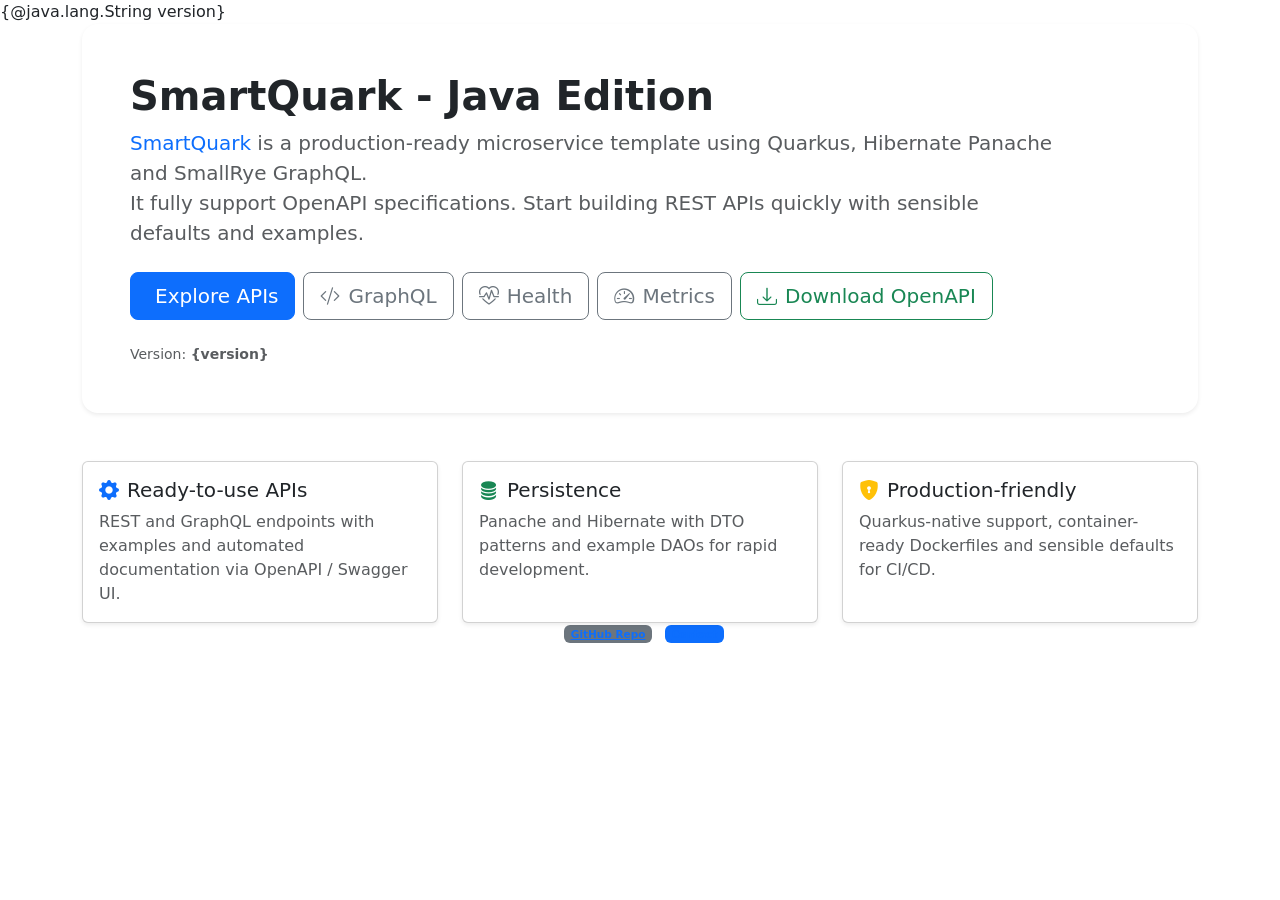
==== src/main/resources/templates/index.qute.html @ c8a03ca4 "Changed Home Page" ====
{@java.lang.String version}
<!--
  ~ The SmartQuark Project
  ~ Copyright (c) Alessio Saltarin, 2021-26
  ~ This software is licensed under MIT License
  ~ See LICENSE
  -->

<!doctype html>
<html lang="en">
<head>
    <meta charset="utf-8"/>
    <meta name="viewport" content="width=device-width, initial-scale=1">
    <meta name="robots" content="noindex,nofollow">
    <meta name="googlebot" content="noindex">
    <title>SmartQuark</title>

    <!-- Bootstrap 5 CSS -->
    <link href="https://cdn.jsdelivr.net/npm/bootstrap@5.3.2/dist/css/bootstrap.min.css" rel="stylesheet"
          integrity="sha384-T3c6CoIi6uLrA9TneNEoa7RxnatzjcDSCmG1MXxSR1GAsXEV/Dwwykc2MPK8M2HN"
          crossorigin="anonymous">

    <!-- Bootstrap Icons -->
    <link rel="stylesheet" href="https://cdn.jsdelivr.net/npm/bootstrap-icons@1.11.3/font/bootstrap-icons.css">

    <!-- Optional Google Font -->
    <link href="https://fonts.googleapis.com/css2?family=Rubik:wght@300;400;600;700&display=swap" rel="stylesheet">

    <!-- Local project styles (place under META-INF/resources/css/main.css) -->
    <link href="css/main.css" rel="stylesheet">

    <link rel="icon" type="image/png" sizes="32x32" href="/favicon-32x32.png">
    <link rel="icon" type="image/png" sizes="96x96" href="/favicon-96x96.png">
    <link rel="icon" type="image/png" sizes="16x16" href="/favicon-16x16.png">

</head>

<body>

<main class="container main">
    <section class="hero p-5 rounded-4 shadow-sm">
        <div class="row align-items-center">
            <div class="col-lg-11">
                <h1 class="display-6 fw-bold">SmartQuark - Java Edition</h1>
                <p class="lead text-muted mb-4"><b class="text-primary">SmartQuark</b> is a production-ready microservice
                    template using <b>Quarkus</b>,
                    <b>Hibernate Panache</b> and
                    <b>SmallRye GraphQL</b>.<br />
                    It fully support OpenAPI specifications.
                    Start building REST APIs quickly with sensible defaults and examples.
                </p>


                <div class="d-flex flex-wrap gap-2">
                    <a class="btn btn-primary btn-lg" href="/q/swagger-ui"><i class="bi bi-api me-2"></i>Explore APIs</a>
                    <a class="btn btn-outline-secondary btn-lg" href="/q/graphql-ui"><i class="bi bi-code-slash me-2"></i>GraphQL</a>
                    <a class="btn btn-outline-secondary btn-lg" href="/q/health-ui"><i class="bi bi-heart-pulse me-2"></i>Health</a>
                    <a class="btn btn-outline-secondary btn-lg" href="/q/metrics" aria-label="Metrics"><i class="bi bi-speedometer2 me-2"></i>Metrics</a>
                    <a class="btn btn-outline-success btn-lg" href="/q/openapi?format=json" download="openapi.json"><i class="bi bi-download me-2"></i>Download OpenAPI</a>
                </div>

                <div class="mt-4 text-muted small">
                    Version: <strong>{version}</strong>
                </div>
            </div>
        </div>
    </section>
    <section class="features mt-5">
        <div class="row g-4">
            <div class="col-md-4">
                <div class="card h-100 shadow-sm">
                    <div class="card-body">
                        <h5 class="card-title"><i class="bi bi-gear-fill text-primary me-2"></i>Ready-to-use APIs</h5>
                        <p class="card-text text-muted">REST and GraphQL endpoints with examples and automated documentation via OpenAPI / Swagger UI.</p>
                    </div>
                </div>
            </div>

            <div class="col-md-4">
                <div class="card h-100 shadow-sm">
                    <div class="card-body">
                        <h5 class="card-title"><i class="bi bi-database-fill text-success me-2"></i>Persistence</h5>
                        <p class="card-text text-muted">Panache and Hibernate with DTO patterns and example DAOs for rapid development.</p>
                    </div>
                </div>
            </div>

            <div class="col-md-4">
                <div class="card h-100 shadow-sm">
                    <div class="card-body">
                        <h5 class="card-title"><i class="bi bi-shield-lock-fill text-warning me-2"></i>Production-friendly</h5>
                        <p class="card-text text-muted">Quarkus-native support, container-ready Dockerfiles and sensible defaults for CI/CD.</p>
                    </div>
                </div>
            </div>
        </div>
    </section>
</main>

<footer class="mb-4 text-center text-muted small">
    <span class="badge bg-secondary ms-2 small">
        <a href="https://github.com/guildenstern70/SmartQuark" target="_blank">GitHub Repo</a>
    </span>
    <span class="badge bg-primary ms-2 small">
        <a href="mailto:alessiosaltarin@gmail.com">Contact</a>
    </span>
</footer>

<!-- Bootstrap JavaScript Bundle -->
<script src="https://cdn.jsdelivr.net/npm/bootstrap@5.3.2/dist/js/bootstrap.bundle.min.js"
        integrity="sha384-C6RzsynM9kWDrMNeT87bh95OGNyZPhcTNXj1NW7RuBCsyN/o0jlpcV8Qyq46cDfL"
        crossorigin="anonymous"></script>

</body>

</html>
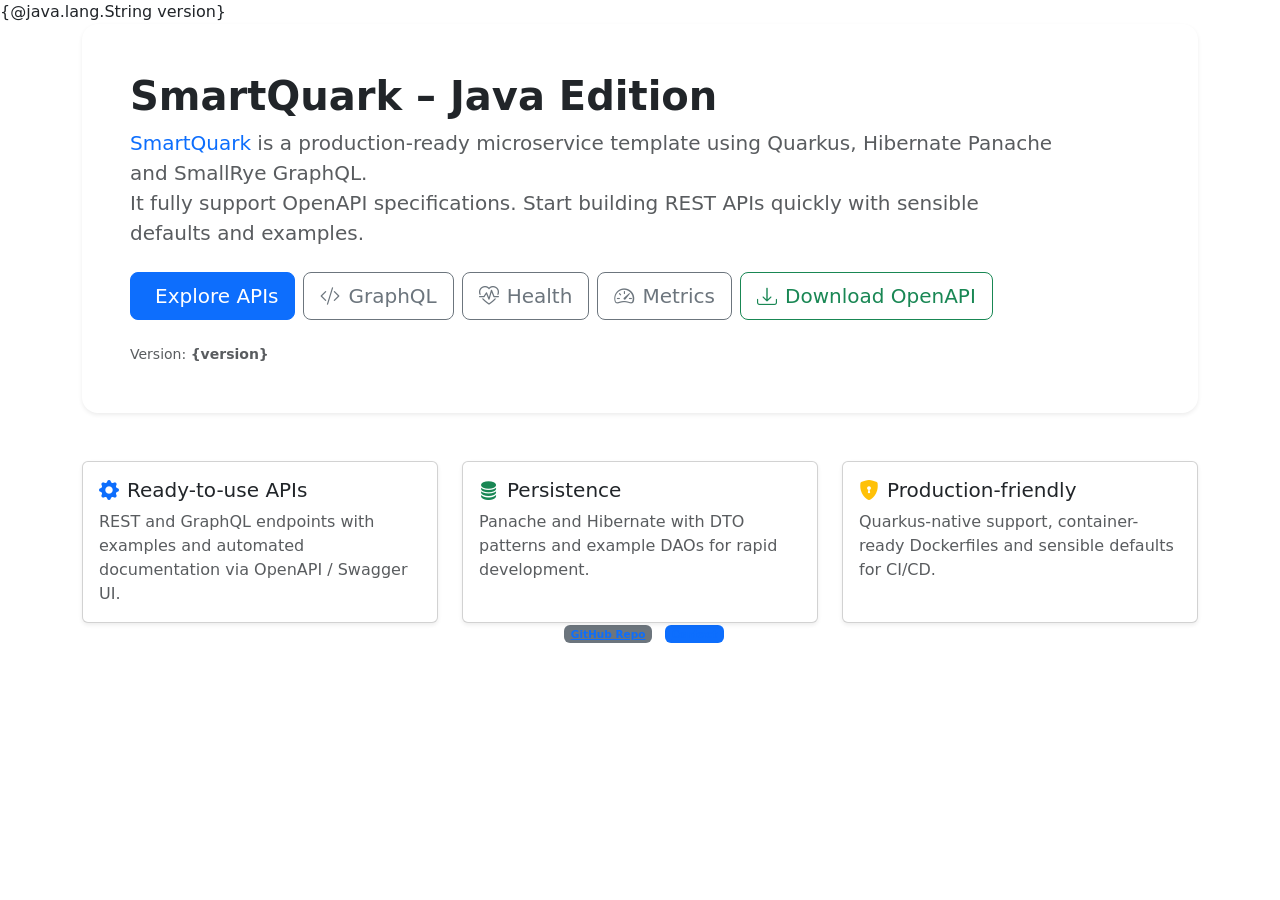
==== commit e50e4a7a: "Added GraphQL" ====
--- a/src/main/resources/templates/index.qute.html
+++ b/src/main/resources/templates/index.qute.html
@@ -41,7 +41,7 @@
     <section class="hero p-5 rounded-4 shadow-sm">
         <div class="row align-items-center">
             <div class="col-lg-11">
-                <h1 class="display-6 fw-bold">SmartQuark - Java Edition</h1>
+                <h1 class="display-6 fw-bold">SmartQuark – Java Edition</h1>
                 <p class="lead text-muted mb-4"><b class="text-primary">SmartQuark</b> is a production-ready microservice
                     template using <b>Quarkus</b>,
                     <b>Hibernate Panache</b> and
